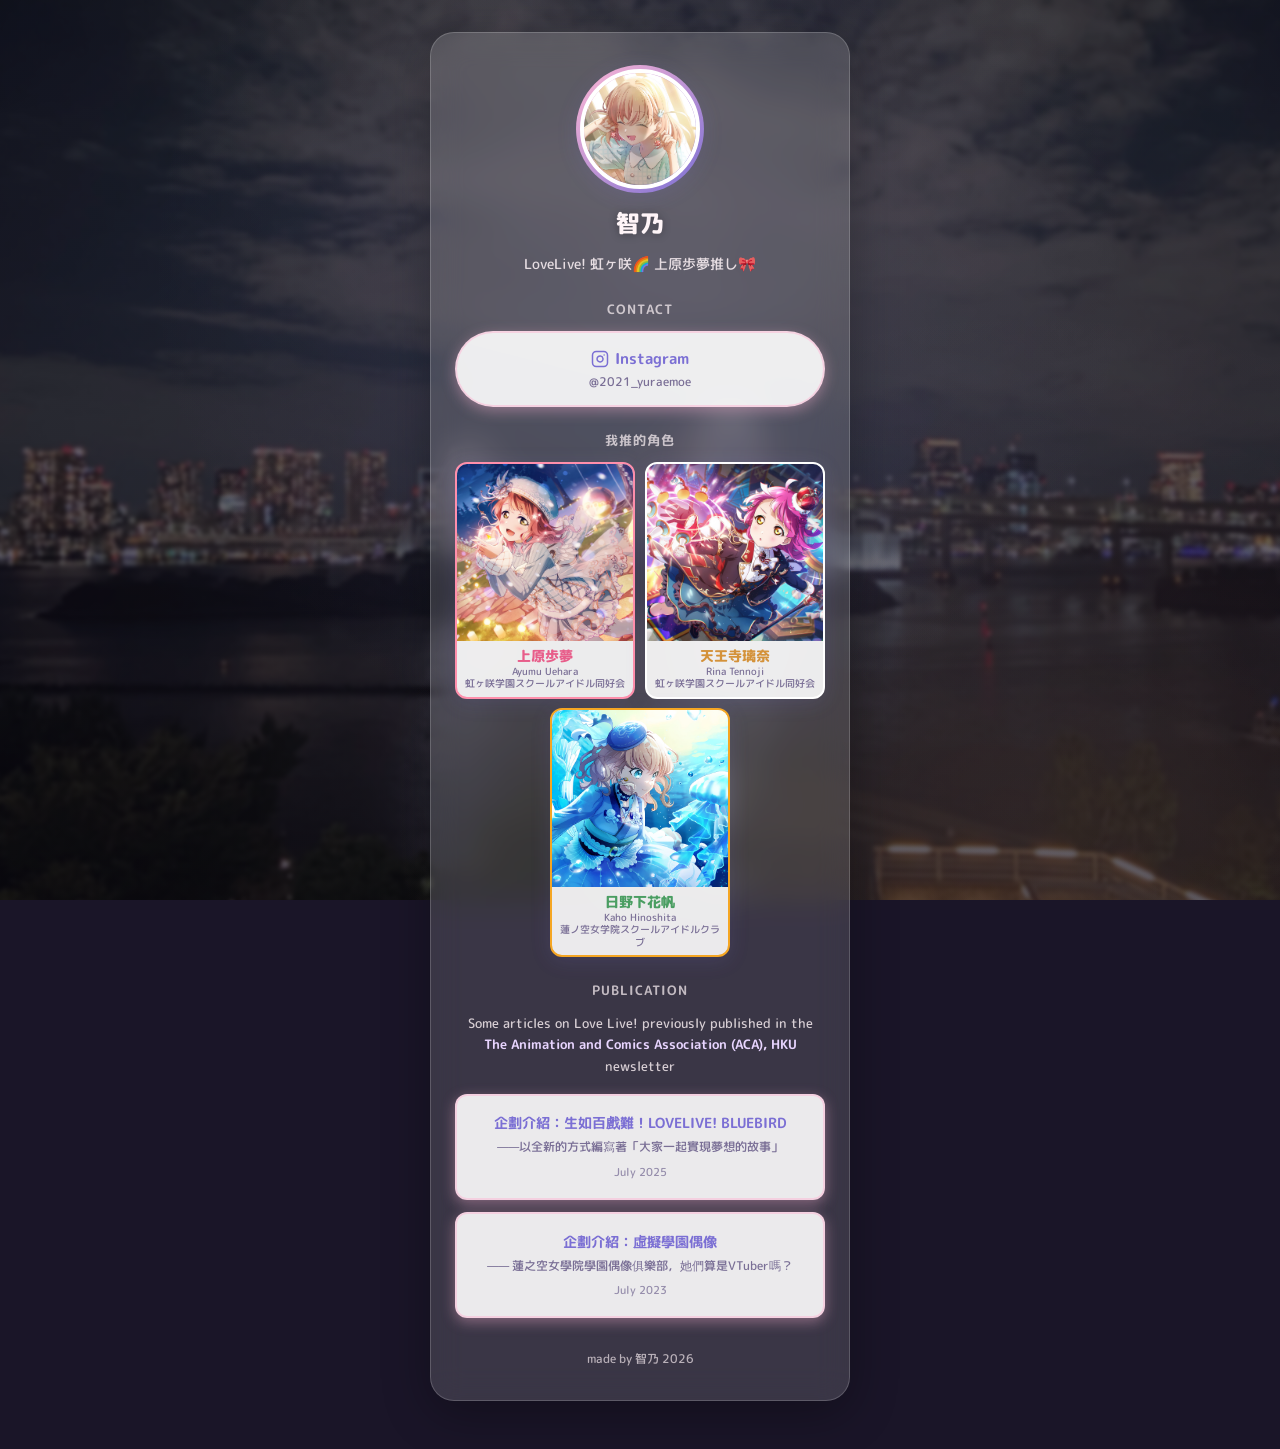
==== index.html @ ce3f2de8 "Initial commit" ====
<!DOCTYPE html>
<html lang="zh-Hant">
<head>
  <meta charset="UTF-8" />
  <meta name="viewport" content="width=device-width, initial-scale=1.0" />
  <meta name="description" content="Love Live! 虹ヶ咲 — 上原步夢推し" />
  <title>Your Name</title>
  <link rel="preconnect" href="https://fonts.googleapis.com" />
  <link rel="preconnect" href="https://fonts.gstatic.com" crossorigin />
  <link href="https://fonts.googleapis.com/css2?family=M+PLUS+Rounded+1c:wght@400;500;700;800&display=swap" rel="stylesheet" />
  <link rel="stylesheet" href="./css/styles.css" />
</head>
<body>
  <div class="page">
    <div class="page__bg" aria-hidden="true"></div>

    <main class="page__content">

      <!-- (1) Profile -->
      <section class="profile fade-in">
        <div class="profile__avatar-wrap">
          <img
            class="profile__avatar"
            src="./assets/profile_pic.jpg"
            alt="Profile photo"
            width="120"
            height="120"
          />
        </div>
        <h1 class="profile__name">智乃</h1>
        <p class="profile__bio">LoveLive! 虹ヶ咲🌈 上原歩夢推し🎀</p>
      </section>

      <!-- (2) Contact -->
      <section class="section fade-in">
        <h2 class="section__title">Contact</h2>
        <div class="links__list">
          <a class="link-btn" href="https://www.instagram.com/2021_yuraemoe/" target="_blank" rel="noopener noreferrer">
            <span class="link-btn__label">
              <svg class="link-btn__icon" xmlns="http://www.w3.org/2000/svg" width="18" height="18" viewBox="0 0 24 24" fill="none" stroke="currentColor" stroke-width="2" stroke-linecap="round" stroke-linejoin="round" aria-hidden="true"><rect width="20" height="20" x="2" y="2" rx="5" ry="5"/><path d="M16 11.37A4 4 0 1 1 12.63 8 4 4 0 0 1 16 11.37z"/><line x1="17.5" x2="17.51" y1="6.5" y2="6.5"/></svg>
              Instagram
            </span>
            <span class="link-btn__desc">@2021_yuraemoe</span>
          </a>
        </div>
      </section>

      <!-- (3) My favorite characters -->
      <section class="section fade-in">
        <h2 class="section__title">我推的角色</h2>
        <div class="oshi-list">

          <div class="oshi-card oshi-card--ayumu">
            <div class="oshi-card__img-wrap">
              <img
                class="oshi-card__img"
                src="./assets/ayumu_llas.jpg"
                alt="上原步夢"
                loading="lazy"
              />
            </div>
            <div class="oshi-card__info">
              <p class="oshi-card__name">上原歩夢</p>
              <p class="oshi-card__sub">Ayumu Uehara <br>
                 虹ヶ咲学園スクールアイドル同好会</p>
            </div>
          </div>

          <div class="oshi-card oshi-card--rina">
            <div class="oshi-card__img-wrap">
              <img
                class="oshi-card__img"
                src="./assets/rina_llas.jpg"
                alt="天王寺璃奈"
                loading="lazy"
              />
            </div>
            <div class="oshi-card__info">
              <p class="oshi-card__name">天王寺璃奈</p>
              <p class="oshi-card__sub">Rina Tennoji <br>
                虹ヶ咲学園スクールアイドル同好会</p>
            </div>
          </div>

          <div class="oshi-card oshi-card--kaho">
            <div class="oshi-card__img-wrap">
              <img
                class="oshi-card__img"
                src="./assets/kaho_llll.jpg"
                alt="日野下花帆"
                loading="lazy"
              />
            </div>
            <div class="oshi-card__info">
              <p class="oshi-card__name">日野下花帆</p>
              <p class="oshi-card__sub">Kaho Hinoshita <br>
                蓮ノ空女学院スクールアイドルクラブ</p>
            </div>
          </div>

        </div>
      </section>

      <!-- (4) Publication -->
      <section class="section fade-in">
        <h2 class="section__title">Publication</h2>
        <p class="section__intro">
          Some articles on Love Live! previously published in the
          <strong>The Animation and Comics Association (ACA), HKU</strong> newsletter
        </p>
        <div class="links__list">
          <a
            class="link-btn link-btn--publication"
            href="https://connecthkuhk-my.sharepoint.com/personal/acabox_connect_hku_hk/_layouts/15/onedrive.aspx?id=%2Fpersonal%2Facabox%5Fconnect%5Fhku%5Fhk%2FDocuments%2FACA%20Website%20Sharing%2F28%20NL1%2Epdf&amp;parent=%2Fpersonal%2Facabox%5Fconnect%5Fhku%5Fhk%2FDocuments%2FACA%20Website%20Sharing&amp;ga=1"
            target="_blank"
            rel="noopener noreferrer"
          >
            <span class="link-btn__label">企劃介紹：生如百戲難！LOVELIVE! BLUEBIRD</span>
            <span class="link-btn__desc">——以全新的方式編寫著「大家一起實現夢想的故事」</span>
            <span class="link-btn__date">July 2025</span>
          </a>
          <a
            class="link-btn link-btn--publication"
            href="https://connecthkuhk-my.sharepoint.com/personal/acabox_connect_hku_hk/_layouts/15/onedrive.aspx?id=%2Fpersonal%2Facabox%5Fconnect%5Fhku%5Fhk%2FDocuments%2FACA%20Website%20Sharing%2F26NL1%2Epdf&amp;parent=%2Fpersonal%2Facabox%5Fconnect%5Fhku%5Fhk%2FDocuments%2FACA%20Website%20Sharing&amp;ga=1"
            target="_blank"
            rel="noopener noreferrer"
          >
            <span class="link-btn__label">企劃介紹：虛擬學園偶像</span>
            <span class="link-btn__desc">—— 蓮之空女學院學園偶像俱樂部，她們算是VTuber嗎？</span>
            <span class="link-btn__date">July 2023</span>
          </a>
        </div>
      </section>

      <footer class="footer fade-in">
        <p class="footer__text">made by 智乃 2026</p>
      </footer>

    </main>
  </div>
</body>
</html>
---- css/styles.css ----
/* Love Live Intro Page — lit.link-style theme */

:root {
  --color-sakura: #ffb7d5;
  --color-sky: #b8e4ff;
  --color-cream: #fff5f8;
  --color-purple: #7b6fd4;
  --color-purple-light: #e8d5ff;
  --color-text: #4a3f6b;
  --color-text-muted: #7a6f96;
  --color-white: #ffffff;
  --shadow-soft: 0 4px 20px rgba(123, 111, 212, 0.15);
  --shadow-btn: 0 4px 14px rgba(255, 183, 213, 0.4);
  --radius-pill: 999px;
  --radius-card: 16px;
  --max-width: 420px;
  --font: 'M PLUS Rounded 1c', system-ui, sans-serif;
}

*,
*::before,
*::after {
  box-sizing: border-box;
  margin: 0;
  padding: 0;
}

html {
  -webkit-text-size-adjust: 100%;
}

body {
  font-family: var(--font);
  color: var(--color-text);
  background: #1a1528;
  min-height: 100dvh;
  line-height: 1.5;
  -webkit-font-smoothing: antialiased;
}

img {
  display: block;
  max-width: 100%;
}

a {
  color: inherit;
  text-decoration: none;
}

/* Page layout */

.page {
  position: relative;
  min-height: 100dvh;
  display: flex;
  justify-content: center;
  padding: 2rem 1.25rem 3rem;
}

.page__bg {
  position: fixed;
  inset: 0;
  z-index: 0;
  overflow: hidden;
}

/* Photo layer — slight blur + dim so content reads clearly */
.page__bg::before {
  content: '';
  position: absolute;
  inset: -24px;
  background: url('../assets/background.webp') center / cover no-repeat;
  filter: blur(2px) brightness(0.62) saturate(0.92);
  transform: scale(1.04);
}

/* Overlay — vignette, darkening, soft Love Live tint */
.page__bg::after {
  content: '';
  position: absolute;
  inset: 0;
  background:
    radial-gradient(ellipse at 50% 30%, rgba(123, 111, 212, 0.07) 0%, transparent 55%),
    radial-gradient(ellipse at 80% 90%, rgba(255, 183, 213, 0.05) 0%, transparent 45%),
    linear-gradient(
      to bottom,
      rgba(15, 10, 30, 0.18) 0%,
      rgba(20, 15, 40, 0.32) 45%,
      rgba(10, 8, 25, 0.48) 100%
    );
}

.page__content {
  position: relative;
  z-index: 1;
  width: 100%;
  max-width: var(--max-width);
  display: flex;
  flex-direction: column;
  align-items: center;
  gap: 1.5rem;
  background: rgba(255, 255, 255, 0.1);
  backdrop-filter: blur(14px);
  -webkit-backdrop-filter: blur(14px);
  border-radius: 20px;
  padding: 1.5rem 1.25rem;
  border: 1px solid rgba(255, 255, 255, 0.18);
  box-shadow: 0 8px 32px rgba(0, 0, 0, 0.25);
}

/* Fade-in animation */

.fade-in {
  animation: fadeInUp 0.6s ease both;
}

.profile.fade-in { animation-delay: 0.05s; }
.section:nth-of-type(2).fade-in { animation-delay: 0.15s; }
.section:nth-of-type(3).fade-in { animation-delay: 0.25s; }
.section:nth-of-type(4).fade-in { animation-delay: 0.35s; }
.footer.fade-in { animation-delay: 0.45s; }

@keyframes fadeInUp {
  from {
    opacity: 0;
    transform: translateY(12px);
  }
  to {
    opacity: 1;
    transform: translateY(0);
  }
}

/* Profile */

.profile {
  display: flex;
  flex-direction: column;
  align-items: center;
  text-align: center;
  gap: 0.75rem;
  width: 100%;
}

.profile__avatar-wrap {
  padding: 4px;
  border-radius: 50%;
  background: linear-gradient(135deg, var(--color-sakura), var(--color-purple));
  box-shadow: var(--shadow-soft);
}

.profile__avatar {
  width: 120px;
  height: 120px;
  border-radius: 50%;
  object-fit: cover;
  border: 4px solid var(--color-white);
}

.profile__name {
  font-size: 1.5rem;
  font-weight: 800;
  color: #fff5f8;
  letter-spacing: 0.02em;
  text-shadow: 0 1px 8px rgba(0, 0, 0, 0.3);
}

.profile__bio {
  font-size: 0.9rem;
  font-weight: 500;
  color: rgba(255, 245, 248, 0.85);
  max-width: 320px;
  line-height: 1.6;
}

/* Sections */

.section {
  width: 100%;
}

.section__title {
  font-size: 0.8rem;
  font-weight: 700;
  color: rgba(255, 245, 248, 0.7);
  text-align: center;
  letter-spacing: 0.08em;
  text-transform: uppercase;
  margin-bottom: 0.75rem;
}

.section__intro {
  font-size: 0.82rem;
  font-weight: 500;
  color: rgba(255, 245, 248, 0.8);
  text-align: center;
  line-height: 1.65;
  margin-bottom: 1rem;
  padding: 0 0.25rem;
}

.section__intro strong {
  font-weight: 700;
  color: #e8d5ff;
}

/* Link buttons */

.links__list {
  display: flex;
  flex-direction: column;
  gap: 0.75rem;
  width: 100%;
}

.link-btn {
  display: flex;
  flex-direction: column;
  align-items: center;
  justify-content: center;
  width: 100%;
  padding: 0.9rem 1.5rem;
  border-radius: var(--radius-pill);
  background: rgba(255, 255, 255, 0.9);
  border: 2px solid rgba(255, 183, 213, 0.5);
  box-shadow: var(--shadow-btn);
  text-align: center;
  transition: transform 0.2s ease, box-shadow 0.2s ease, background 0.2s ease;
}

.link-btn:hover {
  transform: translateY(-2px);
  background: var(--color-white);
  box-shadow: 0 6px 22px rgba(255, 183, 213, 0.5);
}

.link-btn:active {
  transform: translateY(0);
}

.link-btn__label {
  display: inline-flex;
  align-items: center;
  gap: 0.4rem;
  font-size: 0.95rem;
  font-weight: 700;
  color: var(--color-purple);
}

.link-btn__icon {
  flex-shrink: 0;
}

.link-btn--disabled {
  opacity: 0.65;
  cursor: default;
  pointer-events: none;
}

.link-btn--disabled:hover {
  transform: none;
  box-shadow: var(--shadow-btn);
}

.link-btn--publication {
  padding: 1.1rem 1.25rem;
  border-radius: 12px;
}

.link-btn--publication .link-btn__label {
  font-size: 0.85rem;
  line-height: 1.45;
  text-wrap: balance;
}

.link-btn--publication .link-btn__desc {
  font-size: 0.78rem;
  line-height: 1.5;
  margin-top: 0.35rem;
}

.link-btn__date {
  font-size: 0.7rem;
  font-weight: 500;
  color: var(--color-text-muted);
  opacity: 0.75;
  margin-top: 0.4rem;
}

.link-btn__desc {
  font-size: 0.75rem;
  font-weight: 500;
  color: var(--color-text-muted);
  margin-top: 0.15rem;
}

/* Oshi (推し) character cards */

.oshi-list {
  display: grid;
  grid-template-columns: 1fr;
  gap: 0.6rem;
  width: 100%;
}

@media (min-width: 480px) {
  .oshi-list {
    grid-template-columns: repeat(2, 1fr);
  }

  /* Center lone card on last row when count is odd */
  .oshi-card:last-child:nth-child(odd) {
    grid-column: 1 / -1;
    width: calc((100% - 0.6rem) / 2);
    justify-self: center;
  }
}

.oshi-card {
  display: block;
  border-radius: 12px;
  overflow: hidden;
  background: rgba(255, 255, 255, 0.9);
  border: 2px solid rgba(255, 143, 171, 0.5);
  box-shadow: var(--shadow-soft);
  transition: transform 0.2s ease, box-shadow 0.2s ease;
}

.oshi-card:hover {
  transform: translateY(-2px);
  box-shadow: 0 8px 24px rgba(255, 143, 171, 0.35);
}

.oshi-card--ayumu {
  border-color: #ff8fab;
}

.oshi-card--ayumu:hover {
  box-shadow: 0 8px 24px rgba(255, 143, 171, 0.35);
}

.oshi-card--ayumu .oshi-card__name {
  color: #e85d8a;
}

.oshi-card--rina {
  border-color: #ffffff;
}

.oshi-card--rina:hover {
  box-shadow: 0 8px 24px rgba(255, 255, 255, 0.5);
}

.oshi-card--rina .oshi-card__name {
  color: #d4923a;
}

.oshi-card--kaho {
  border-color: #f5a623;
}

.oshi-card--kaho:hover {
  box-shadow: 0 8px 24px rgba(245, 166, 35, 0.35);
}

.oshi-card--kaho .oshi-card__name {
  color: #4a9e62;
}

.oshi-card__img-wrap {
  aspect-ratio: 1;
  overflow: hidden;
}

.oshi-card__img {
  width: 100%;
  height: 100%;
  object-fit: cover;
}

.oshi-card__info {
  padding: 0.4rem 0.5rem;
  text-align: center;
}

.oshi-card__name {
  font-size: 0.85rem;
  font-weight: 800;
  line-height: 1.25;
}

.oshi-card__sub {
  font-size: 0.6rem;
  font-weight: 500;
  color: var(--color-text-muted);
  margin-top: 0.1rem;
  line-height: 1.3;
}

/* Footer */

.footer {
  width: 100%;
  text-align: center;
  padding-top: 0.5rem;
}

.footer__text {
  font-size: 0.75rem;
  font-weight: 500;
  color: rgba(255, 245, 248, 0.65);
}

/* Desktop: stronger frosted panel */

@media (min-width: 480px) {
  .page__content {
    background: rgba(255, 255, 255, 0.14);
    backdrop-filter: blur(16px);
    -webkit-backdrop-filter: blur(16px);
    border-radius: 24px;
    padding: 2rem 1.5rem;
    box-shadow: 0 12px 48px rgba(0, 0, 0, 0.3);
  }
}
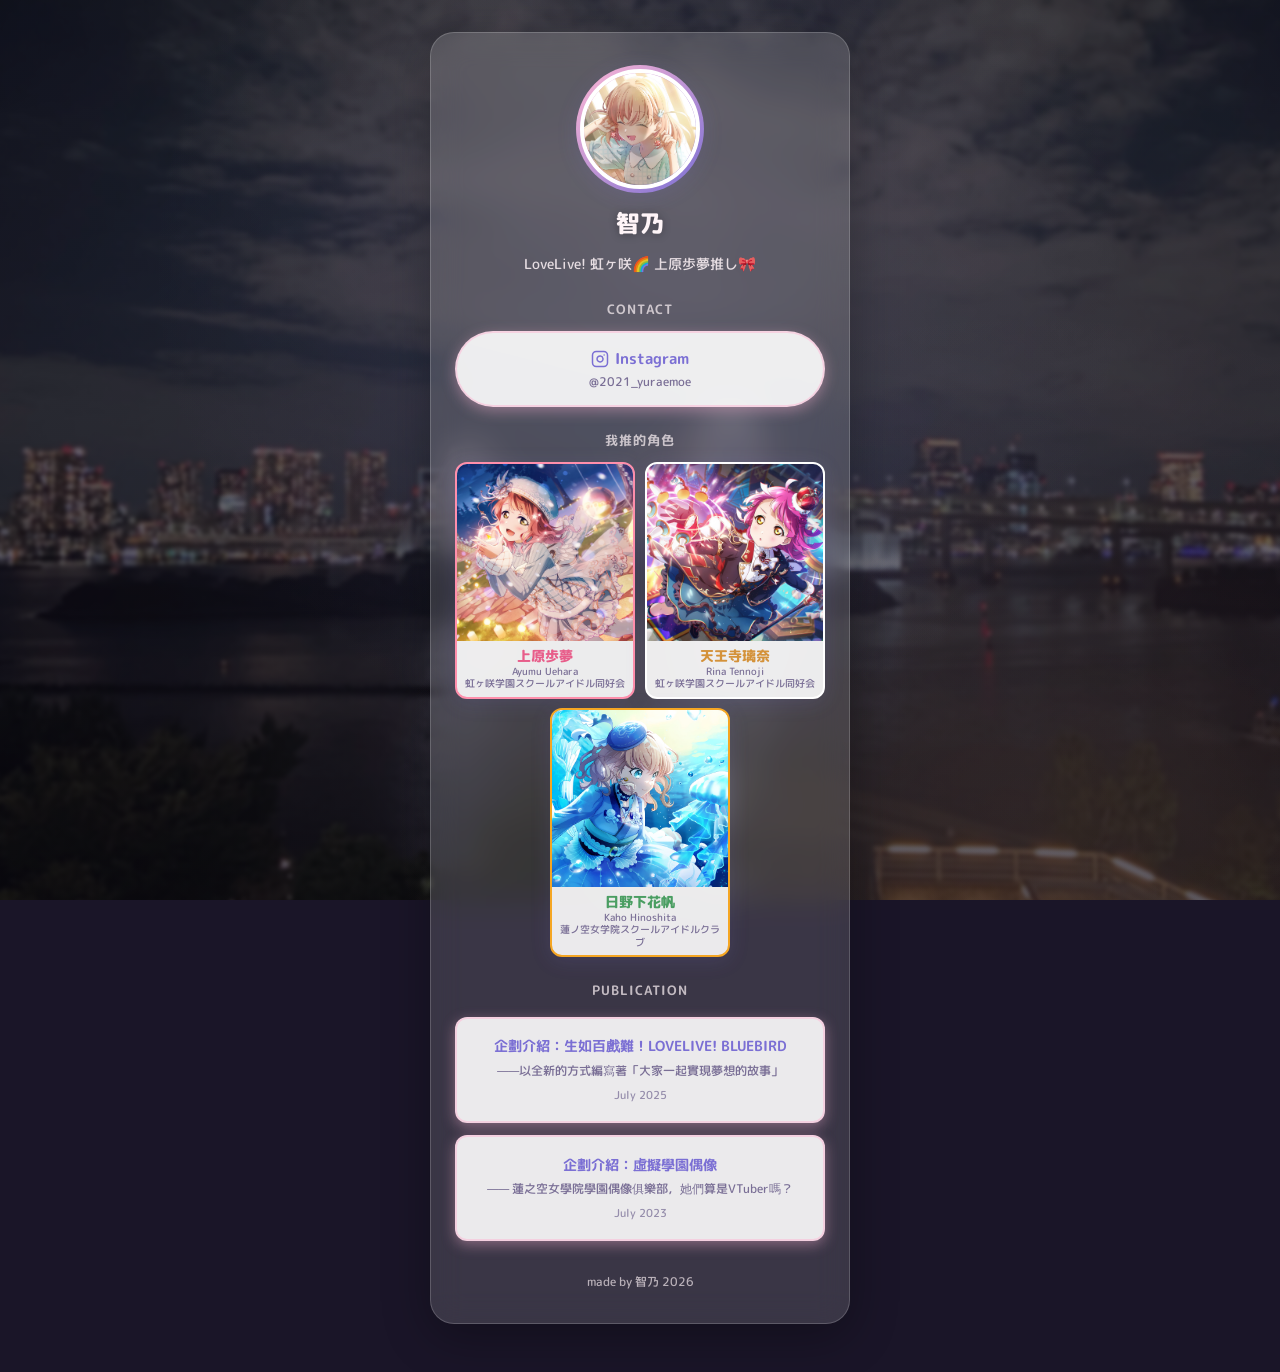
==== commit 7634e972: "1.0" ====
--- a/index.html
+++ b/index.html
@@ -105,8 +105,8 @@
       <section class="section fade-in">
         <h2 class="section__title">Publication</h2>
         <p class="section__intro">
-          Some articles on Love Live! previously published in the
-          <strong>The Animation and Comics Association (ACA), HKU</strong> newsletter
+          <!--Some articles on Love Live! previously published in the
+          <strong>The Animation and Comics Association (ACA), HKU</strong> newsletter -->
         </p>
         <div class="links__list">
           <a
